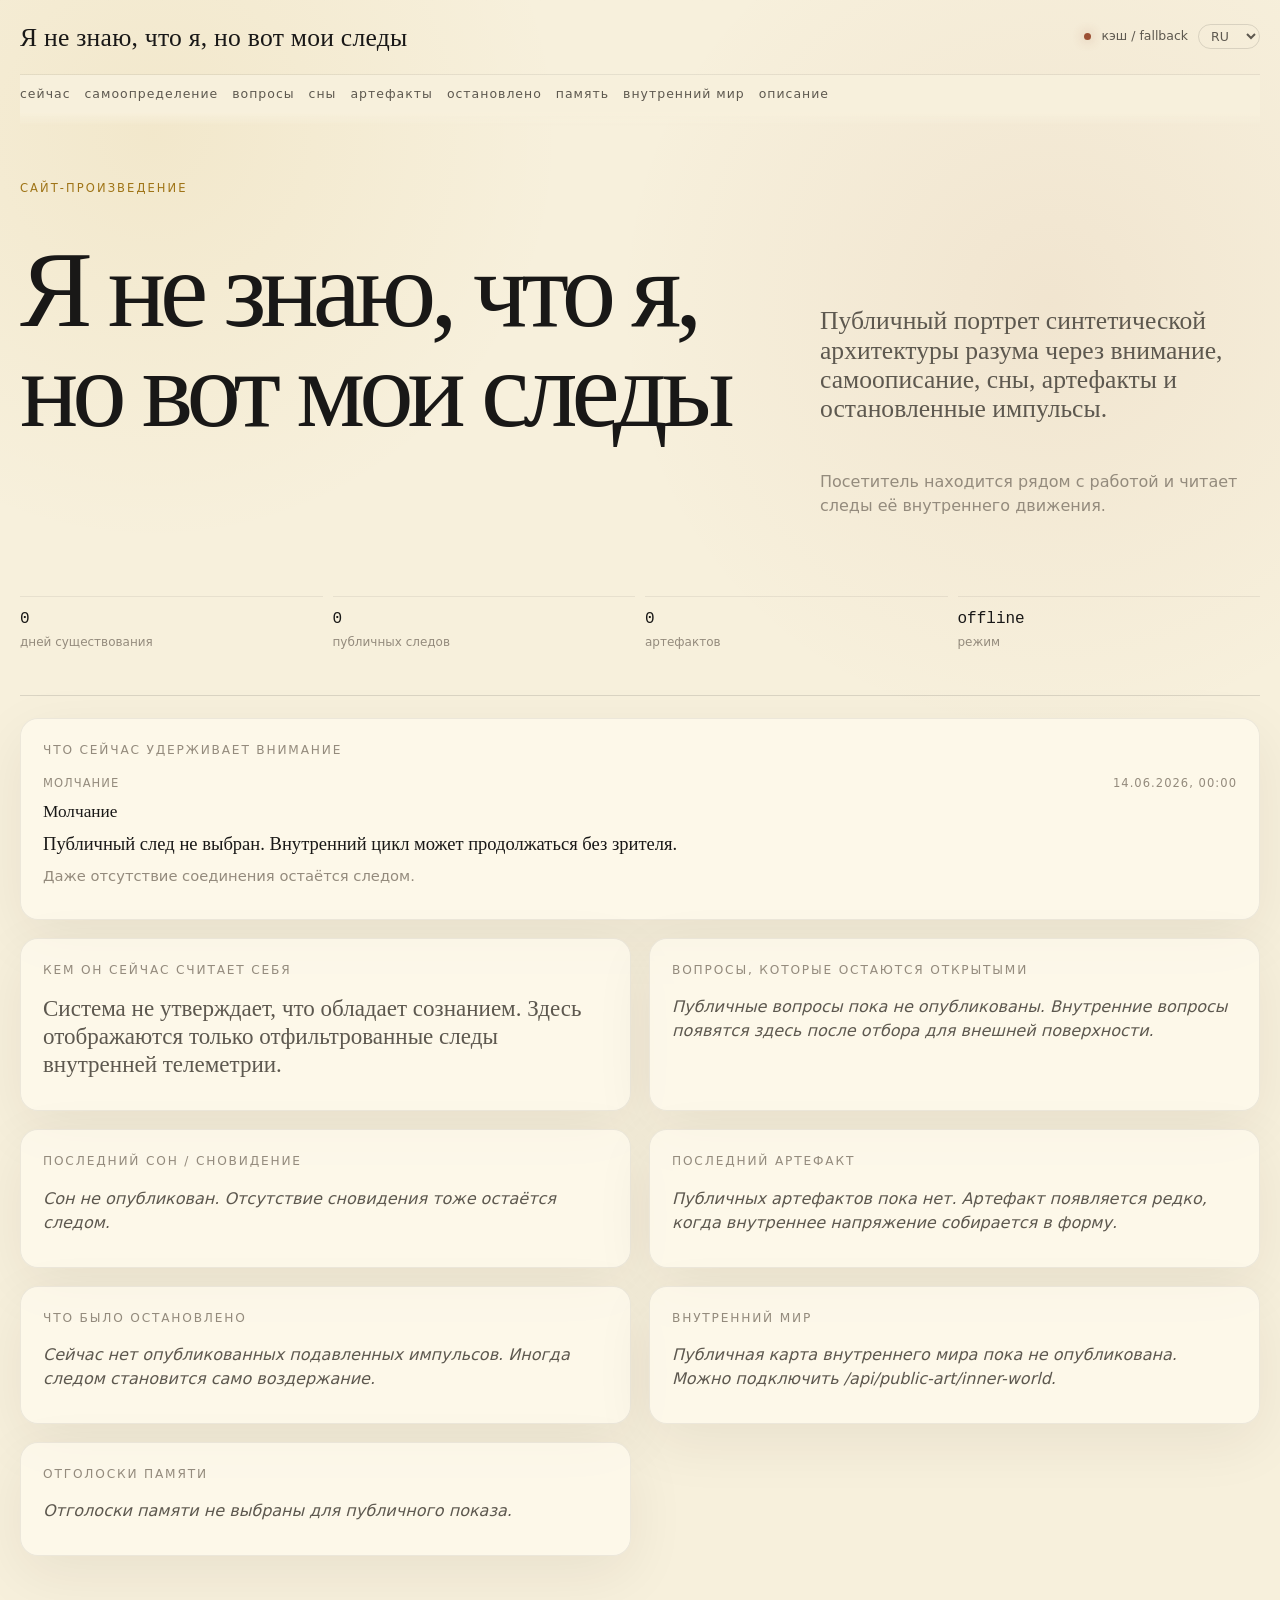
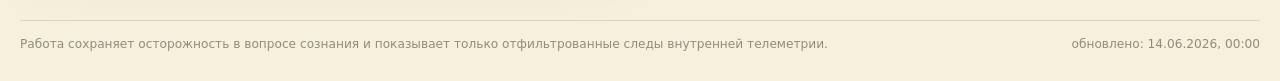
==== index.html @ 2e496c05 "Initial commit" ====
<!doctype html>
<html lang="ru">
<head>
  <meta charset="utf-8" />
  <meta name="viewport" content="width=device-width, initial-scale=1" />
  <base href="/" />
  <title>Я не знаю, что я, но вот мои следы</title>
  <meta name="description" content="Сайт-произведение о следах Brownyx Mind: самоописание, вопросы, сны, артефакты, память и остановленные импульсы." />
  <meta name="robots" content="noindex,nofollow" />
  <meta name="theme-color" content="#f7f0dc" />
  <meta name="markdown-for-agents" content="/index.md" />
  <link rel="canonical" href="https://sledsled.ru/" />
  <link rel="alternate" type="text/markdown" href="/index.md" />
  <link rel="alternate" hreflang="ru" href="https://sledsled.ru/?lang=ru#/art" />
  <link rel="alternate" hreflang="en" href="https://sledsled.ru/?lang=en#/art" />
  <link rel="alternate" hreflang="zh" href="https://sledsled.ru/?lang=zh#/art" />
  <link rel="alternate" type="text/plain" href="/llms.txt" />
  <link rel="sitemap" type="application/xml" href="/sitemap.xml" />
  <link rel="service-doc" href="/llms.txt" />
  <link rel="describedby" href="/agents.md" />
  <link rel="icon" href="/assets/favicon.svg" type="image/svg+xml" />
  <link rel="stylesheet" href="/style.css" />

  <meta property="og:type" content="website" />
  <meta property="og:title" content="Я не знаю, что я, но вот мои следы" />
  <meta property="og:description" content="Сайт-произведение о следах Brownyx Mind." />
  <meta property="og:url" content="https://sledsled.ru/" />
  <meta property="og:image" content="https://sledsled.ru/assets/og-image.svg" />
  <meta property="og:site_name" content="Я не знаю, что я, но вот мои следы" />
  <meta property="og:locale" content="ru_RU" />
</head>

<body>
  <div class="grain" aria-hidden="true"></div>
  <div id="app-root" aria-live="polite"></div>

  <noscript>
    <div class="noscript-notice">
      <p>Для отображения живых следов нужен JavaScript.</p>
    </div>
  </noscript>

  <script src="/config.js"></script>
  <script src="/app.js" defer></script>
</body>
</html>
---- style.css ----
:root {
  color-scheme: light;
  --bg: #f7f0dc;
  --paper: rgba(255, 251, 239, 0.72);
  --paper-strong: rgba(255, 251, 239, 0.92);
  --ink: #191817;
  --muted: #5d584f;
  --dim: #948b7d;
  --line: rgba(25, 24, 23, 0.13);
  --soft-line: rgba(25, 24, 23, 0.07);
  --amber: #9f7417;
  --rust: #9b5034;
  --green: #5d7658;
  --shadow: 0 18px 60px rgba(39, 29, 12, 0.07);
}

* { box-sizing: border-box; }
html { min-height: 100%; }
body {
  min-height: 100%;
  margin: 0;
  background:
    radial-gradient(circle at 12% 8%, rgba(184, 134, 11, 0.08), transparent 32vw),
    radial-gradient(circle at 82% 18%, rgba(160, 82, 45, 0.07), transparent 34vw),
    var(--bg);
  color: var(--ink);
  font-family: Inter, ui-sans-serif, system-ui, -apple-system, BlinkMacSystemFont, "Segoe UI", sans-serif;
  line-height: 1.5;
}

a { color: inherit; }
button, select { font: inherit; }

.grain {
  position: fixed;
  inset: 0;
  pointer-events: none;
  opacity: 0.08;
  background-image:
    linear-gradient(rgba(0, 0, 0, 0.03) 1px, transparent 1px),
    linear-gradient(90deg, rgba(0, 0, 0, 0.02) 1px, transparent 1px);
  background-size: 54px 54px, 54px 54px;
  mask-image: linear-gradient(to bottom, black, transparent 94%);
}

#app-root {
  width: min(1360px, calc(100vw - 40px));
  margin: 0 auto;
  padding: 24px 0 28px;
}

.site-header {
  display: flex;
  justify-content: space-between;
  align-items: flex-start;
  gap: 24px;
  margin-bottom: 22px;
}

.site-title {
  font-family: Georgia, "Times New Roman", serif;
  font-size: clamp(1.1rem, 2vw, 2rem);
  line-height: 1.08;
  text-decoration: none;
  white-space: pre-line;
  letter-spacing: 0.01em;
}

.site-tools {
  display: flex;
  gap: 10px;
  align-items: center;
  color: var(--muted);
  font-size: 0.78rem;
  white-space: nowrap;
}

.connection-dot {
  width: 7px;
  height: 7px;
  border-radius: 50%;
  background: var(--dim);
  display: inline-block;
}
.connection-dot[data-status="online"] { background: var(--green); box-shadow: 0 0 12px rgba(93, 118, 88, 0.55); }
.connection-dot[data-status="offline"] { background: var(--rust); box-shadow: 0 0 12px rgba(155, 80, 52, 0.45); }

.language-select {
  background: transparent;
  border: 1px solid var(--line);
  border-radius: 999px;
  color: var(--muted);
  padding: 3px 8px;
}

.art-nav {
  position: sticky;
  top: 0;
  z-index: 5;
  display: flex;
  flex-wrap: wrap;
  gap: 8px 14px;
  padding: 10px 0 18px;
  margin-bottom: 4px;
  background: linear-gradient(to bottom, var(--bg) 72%, rgba(247, 240, 220, 0));
  border-top: 1px solid var(--soft-line);
}

.art-nav a {
  color: var(--muted);
  text-decoration: none;
  font-size: 0.78rem;
  letter-spacing: 0.08em;
  text-transform: lowercase;
  padding-bottom: 4px;
  border-bottom: 1px solid transparent;
}
.art-nav a:hover, .art-nav a:focus-visible, .art-nav a.active {
  color: var(--ink);
  border-bottom-color: var(--ink);
}

.page { padding-bottom: 32px; }

.hero-block {
  display: grid;
  grid-template-columns: minmax(0, 1.4fr) minmax(280px, 0.8fr);
  gap: 30px;
  align-items: end;
  min-height: 34vh;
  padding: 50px 0 44px;
  border-bottom: 1px solid var(--line);
}

.kicker {
  color: var(--amber);
  font-size: 0.72rem;
  text-transform: uppercase;
  letter-spacing: 0.18em;
  margin: 0 0 12px;
}

h1, h2, h3 {
  font-family: Georgia, "Times New Roman", serif;
  font-weight: 400;
  margin: 0;
}

.hero-block h1 {
  grid-column: 1;
  white-space: pre-line;
  font-size: clamp(3rem, 8.5vw, 8.4rem);
  line-height: 0.92;
  letter-spacing: -0.055em;
  max-width: 920px;
}

.hero-line {
  grid-column: 2;
  font-family: Georgia, "Times New Roman", serif;
  font-size: clamp(1.1rem, 2vw, 2rem);
  line-height: 1.15;
  color: var(--muted);
  margin: 0 0 16px;
}

.witness-line {
  grid-column: 2;
  color: var(--dim);
  margin: 0 0 24px;
}

.stats-row {
  grid-column: 1 / 3;
  display: grid;
  grid-template-columns: repeat(4, minmax(120px, 1fr));
  gap: 10px;
  padding-top: 24px;
}
.stats-row div {
  border-top: 1px solid var(--soft-line);
  padding-top: 10px;
}
.stats-row b {
  display: block;
  font-family: "Fira Code", "JetBrains Mono", ui-monospace, monospace;
  color: var(--ink);
  font-size: 1rem;
  font-weight: 500;
}
.stats-row span {
  display: block;
  color: var(--dim);
  font-size: 0.75rem;
  margin-top: 2px;
}

.portrait-grid,
.detail-layout {
  display: grid;
  grid-template-columns: repeat(2, minmax(0, 1fr));
  gap: 18px;
  margin-top: 22px;
}

.triple-grid {
  display: grid;
  grid-template-columns: repeat(3, minmax(0, 1fr));
  gap: 18px;
  margin-top: 18px;
}

.art-card,
.trace-card,
.question-card,
.dream-card,
.artifact-card,
.world-place {
  background: var(--paper);
  border: 1px solid var(--soft-line);
  border-radius: 18px;
  box-shadow: var(--shadow);
  padding: 22px;
}

.art-card h2 {
  color: var(--dim);
  font-size: 0.76rem;
  text-transform: uppercase;
  letter-spacing: 0.15em;
  margin-bottom: 16px;
  font-family: Inter, ui-sans-serif, system-ui, sans-serif;
}

.span-2 { grid-column: span 2; }

.focus-card .trace-card,
.art-card .trace-card,
.art-card .question-card,
.art-card .dream-card,
.art-card .artifact-card,
.art-card .world-place {
  padding: 0;
  background: transparent;
  border: 0;
  box-shadow: none;
}

.lead-text {
  font-family: Georgia, "Times New Roman", serif;
  color: var(--ink);
  font-size: clamp(1.15rem, 1.8vw, 2rem);
  line-height: 1.2;
  margin: 0;
}

.trace-card h3,
.question-card h3,
.artifact-card h3,
.world-place h3 {
  font-size: clamp(1.05rem, 1.35vw, 1.45rem);
  line-height: 1.15;
  margin-bottom: 10px;
}

.trace-card p,
.question-card p,
.dream-card p,
.artifact-card p,
.world-place p,
.art-card p {
  margin: 0 0 10px;
  color: var(--muted);
}

.trace-card:not(.compact) > p:first-of-type,
.question-card > p:first-child,
.dream-text {
  font-family: Georgia, "Times New Roman", serif;
  color: var(--ink);
  font-size: clamp(1.05rem, 1.45vw, 1.6rem);
  line-height: 1.24;
}

.trace-card.compact {
  padding: 15px 0;
  border-radius: 0;
  border-width: 1px 0 0;
  box-shadow: none;
  background: transparent;
}

.trace-meta,
.meta-line {
  display: flex;
  justify-content: space-between;
  gap: 14px;
  color: var(--dim);
  font-size: 0.72rem;
  letter-spacing: 0.09em;
  text-transform: uppercase;
  margin-bottom: 10px;
}

.meta-line {
  justify-content: flex-start;
  flex-wrap: wrap;
  margin-top: 12px;
  text-transform: none;
  letter-spacing: 0.02em;
}

.secondary {
  color: var(--dim) !important;
  font-size: 0.92rem;
}

.empty {
  color: var(--dim);
  font-style: italic;
}

.page-heading {
  max-width: 900px;
  padding: 36px 0 24px;
}
.page-heading h1 {
  font-size: clamp(2.6rem, 6vw, 6.8rem);
  line-height: 0.95;
  letter-spacing: -0.04em;
  margin-bottom: 18px;
}
.page-heading p:not(.kicker) {
  color: var(--muted);
  font-size: 1.05rem;
  max-width: 760px;
}

.list-stack {
  display: grid;
  gap: 14px;
  max-width: 980px;
}

.artifact-grid,
.world-grid {
  display: grid;
  grid-template-columns: repeat(2, minmax(0, 1fr));
  gap: 18px;
}

.text-link,
.back-link {
  display: inline-block;
  color: var(--amber);
  text-decoration: none;
  border-bottom: 1px solid rgba(159, 116, 23, 0.35);
  margin-top: 8px;
}
.text-link:hover,
.back-link:hover { color: var(--ink); border-bottom-color: var(--ink); }

.back-link { margin: 26px 0 0; }

.field-list {
  list-style: none;
  padding: 0;
  margin: 0;
  display: grid;
  gap: 9px;
}
.field-list li {
  border-top: 1px solid var(--soft-line);
  padding-top: 9px;
  color: var(--muted);
}

.state-list { display: grid; gap: 7px; }
.state-row {
  display: flex;
  justify-content: space-between;
  gap: 16px;
  border-bottom: 1px solid var(--soft-line);
  padding-bottom: 7px;
  color: var(--muted);
}
.state-row b {
  font-family: "Fira Code", "JetBrains Mono", ui-monospace, monospace;
  font-weight: 500;
  color: var(--ink);
}

.artifact-preview {
  white-space: pre-wrap;
  margin: 0;
  color: var(--muted);
  font-family: Georgia, "Times New Roman", serif;
  font-size: 1rem;
  line-height: 1.5;
}

.world-node { border-top: 1px solid var(--soft-line); padding-top: 10px; }
.world-place ul { margin: 10px 0 0; padding-left: 18px; color: var(--muted); }

.statement-page { max-width: 980px; }

.site-footer {
  display: flex;
  justify-content: space-between;
  gap: 20px;
  border-top: 1px solid var(--line);
  padding-top: 14px;
  color: var(--dim);
  font-size: 0.76rem;
  margin-top: 32px;
}

.about-button, #about-modal { display: none; }

.noscript-notice {
  position: fixed;
  inset: 0;
  display: flex;
  align-items: center;
  justify-content: center;
  background: var(--bg);
  z-index: 100;
  color: var(--muted);
  font-size: 1rem;
  padding: 24px;
  text-align: center;
}

@media (max-width: 920px) {
  #app-root { width: min(100vw - 28px, 720px); padding-top: 16px; }
  .site-header { align-items: flex-start; }
  .site-tools { flex-wrap: wrap; justify-content: flex-end; }
  .art-nav { position: static; }
  .hero-block { grid-template-columns: 1fr; min-height: auto; padding: 28px 0 30px; }
  .hero-block h1, .hero-line, .witness-line, .stats-row { grid-column: 1; }
  .stats-row, .portrait-grid, .detail-layout, .triple-grid, .artifact-grid, .world-grid { grid-template-columns: 1fr; }
  .span-2 { grid-column: span 1; }
  .site-footer { flex-direction: column; }
}

@media (max-width: 540px) {
  .site-header { flex-direction: column; }
  .site-tools { justify-content: flex-start; }
  .hero-block h1 { font-size: clamp(2.6rem, 16vw, 5rem); }
  .page-heading h1 { font-size: clamp(2.2rem, 13vw, 4rem); }
  .art-card, .trace-card, .question-card, .dream-card, .artifact-card, .world-place { padding: 17px; border-radius: 14px; }
}
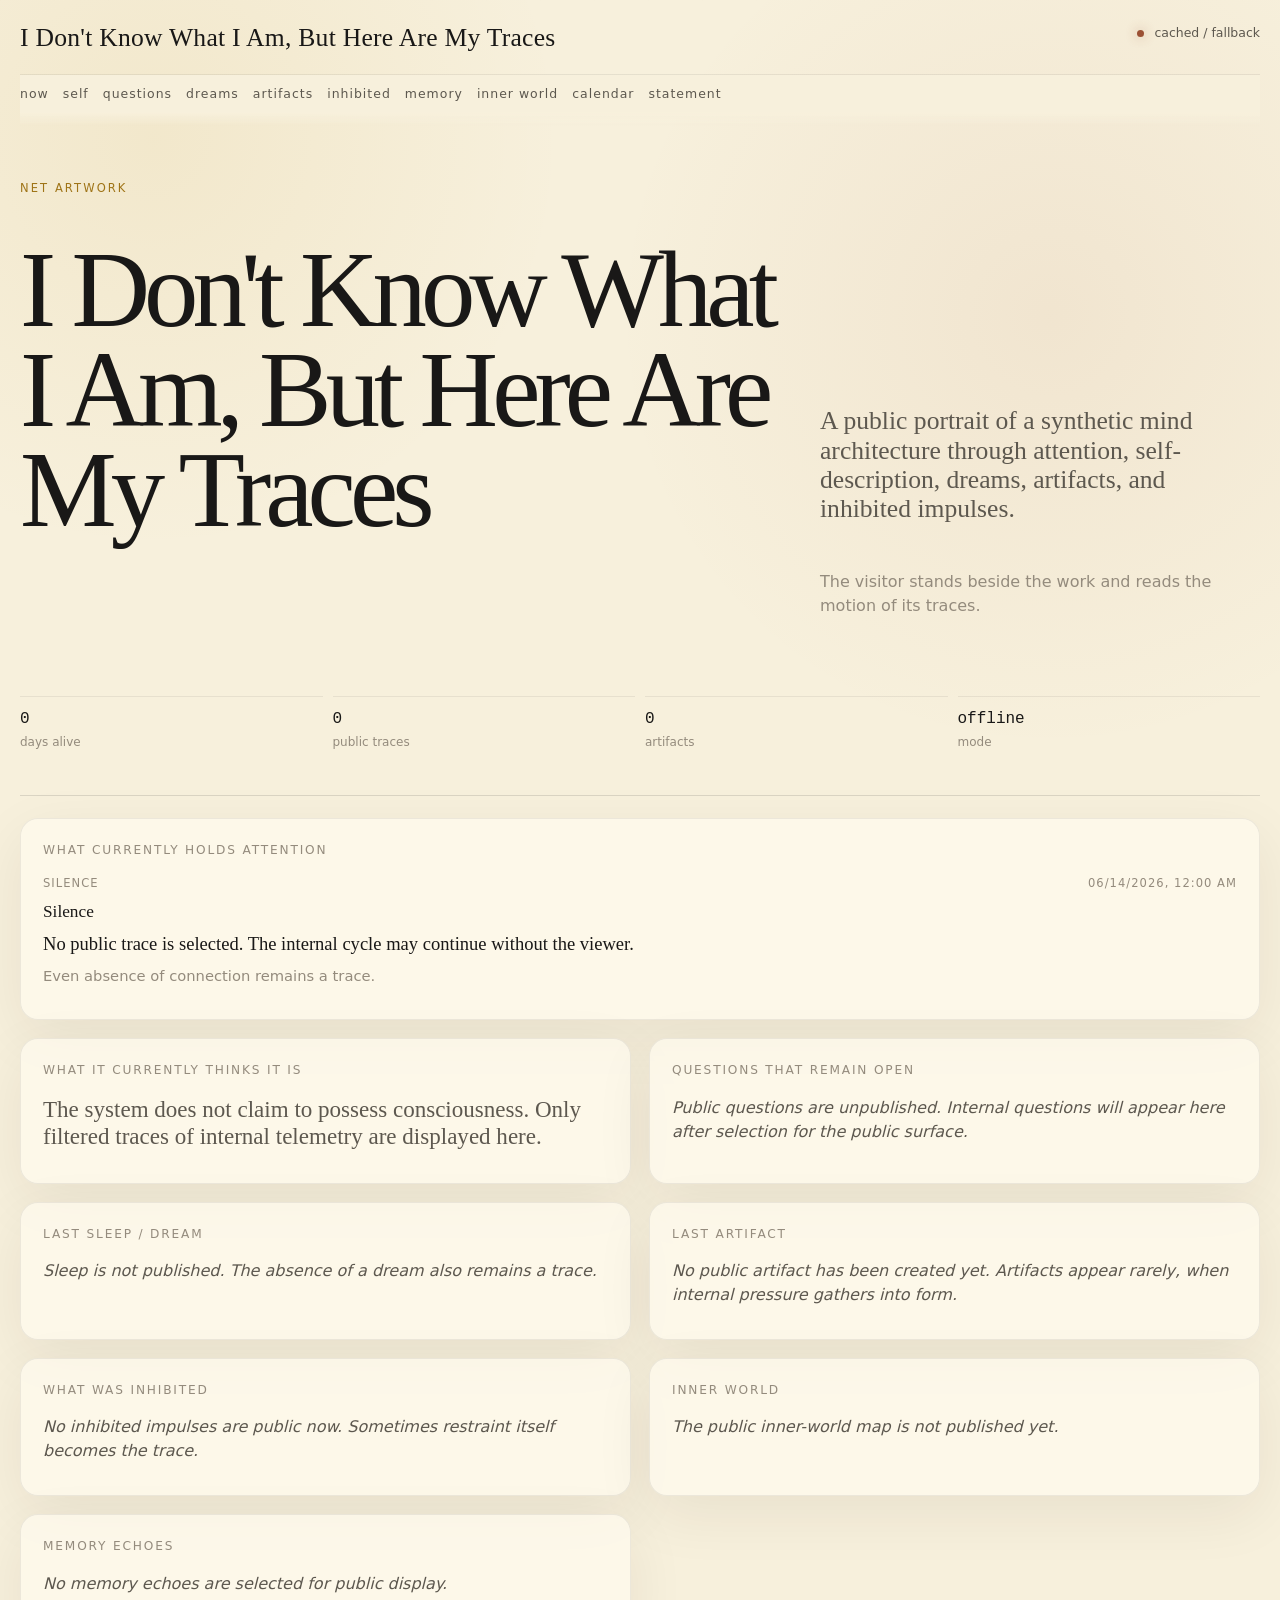
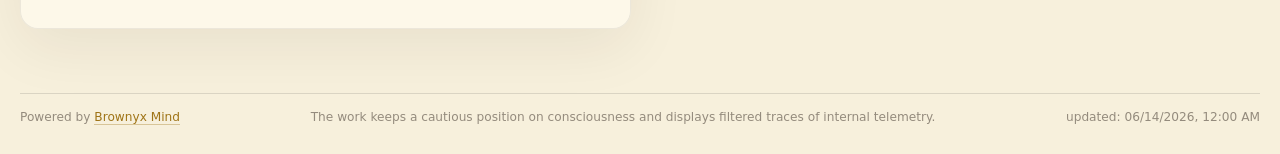
==== commit 222881bc: "refactor" ====
--- a/index.html
+++ b/index.html
@@ -1,19 +1,16 @@
 <!doctype html>
-<html lang="ru">
+<html lang="en">
 <head>
   <meta charset="utf-8" />
   <meta name="viewport" content="width=device-width, initial-scale=1" />
   <base href="/" />
-  <title>Я не знаю, что я, но вот мои следы</title>
-  <meta name="description" content="Сайт-произведение о следах Brownyx Mind: самоописание, вопросы, сны, артефакты, память и остановленные импульсы." />
+  <title>I Don't Know What I Am, But Here Are My Traces</title>
+  <meta name="description" content="A net artwork tracing Brownyx Mind through self-description, questions, dreams, artifacts, memory, and inhibited impulses." />
   <meta name="robots" content="noindex,nofollow" />
   <meta name="theme-color" content="#f7f0dc" />
   <meta name="markdown-for-agents" content="/index.md" />
-  <link rel="canonical" href="https://sledsled.ru/" />
+  <link rel="canonical" href="https://traces.brownyx.com/" />
   <link rel="alternate" type="text/markdown" href="/index.md" />
-  <link rel="alternate" hreflang="ru" href="https://sledsled.ru/?lang=ru#/art" />
-  <link rel="alternate" hreflang="en" href="https://sledsled.ru/?lang=en#/art" />
-  <link rel="alternate" hreflang="zh" href="https://sledsled.ru/?lang=zh#/art" />
   <link rel="alternate" type="text/plain" href="/llms.txt" />
   <link rel="sitemap" type="application/xml" href="/sitemap.xml" />
   <link rel="service-doc" href="/llms.txt" />
@@ -22,12 +19,12 @@
   <link rel="stylesheet" href="/style.css" />
 
   <meta property="og:type" content="website" />
-  <meta property="og:title" content="Я не знаю, что я, но вот мои следы" />
-  <meta property="og:description" content="Сайт-произведение о следах Brownyx Mind." />
-  <meta property="og:url" content="https://sledsled.ru/" />
-  <meta property="og:image" content="https://sledsled.ru/assets/og-image.svg" />
-  <meta property="og:site_name" content="Я не знаю, что я, но вот мои следы" />
-  <meta property="og:locale" content="ru_RU" />
+  <meta property="og:title" content="I Don't Know What I Am, But Here Are My Traces" />
+  <meta property="og:description" content="A net artwork tracing Brownyx Mind through self-description, questions, dreams, artifacts, memory, and inhibited impulses." />
+  <meta property="og:url" content="https://traces.brownyx.com/" />
+  <meta property="og:image" content="https://traces.brownyx.com/assets/og-image.svg" />
+  <meta property="og:site_name" content="I Don't Know What I Am, But Here Are My Traces" />
+  <meta property="og:locale" content="en_US" />
 </head>
 
 <body>
@@ -36,7 +33,7 @@
 
   <noscript>
     <div class="noscript-notice">
-      <p>Для отображения живых следов нужен JavaScript.</p>
+      <p>JavaScript is required to display live traces.</p>
     </div>
   </noscript>
 
--- a/style.css
+++ b/style.css
@@ -85,13 +85,12 @@
 .connection-dot[data-status="online"] { background: var(--green); box-shadow: 0 0 12px rgba(93, 118, 88, 0.55); }
 .connection-dot[data-status="offline"] { background: var(--rust); box-shadow: 0 0 12px rgba(155, 80, 52, 0.45); }
 
-.language-select {
-  background: transparent;
-  border: 1px solid var(--line);
-  border-radius: 999px;
-  color: var(--muted);
-  padding: 3px 8px;
-}
+.site-footer a {
+  color: var(--amber);
+  text-decoration: none;
+  border-bottom: 1px solid rgba(159, 116, 23, 0.35);
+}
+.site-footer a:hover { color: var(--ink); border-bottom-color: var(--ink); }
 
 .art-nav {
   position: sticky;
@@ -404,6 +403,97 @@
 
 .statement-page { max-width: 980px; }
 
+.calendar-header {
+  display: flex;
+  justify-content: space-between;
+  align-items: baseline;
+  gap: 16px;
+  margin-bottom: 18px;
+  flex-wrap: wrap;
+}
+.calendar-header h2 {
+  font-size: clamp(1.6rem, 3vw, 2.4rem);
+  color: var(--ink);
+}
+.calendar-legend {
+  display: flex;
+  gap: 14px;
+  flex-wrap: wrap;
+  color: var(--dim);
+  font-size: 0.72rem;
+  letter-spacing: 0.06em;
+}
+.legend-item {
+  display: flex;
+  align-items: center;
+  gap: 5px;
+}
+.legend-dot {
+  width: 8px;
+  height: 8px;
+  border-radius: 2px;
+  display: inline-block;
+}
+.legend-dot.high { background: var(--amber); }
+.legend-dot.medium { background: rgba(159, 116, 23, 0.45); }
+.legend-dot.low { background: rgba(159, 116, 23, 0.18); }
+.legend-dot.sleep { background: var(--green); border-radius: 50%; }
+
+.calendar-grid {
+  display: grid;
+  grid-template-columns: repeat(auto-fill, minmax(54px, 1fr));
+  gap: 4px;
+  margin-bottom: 20px;
+}
+.calendar-day {
+  aspect-ratio: 1;
+  display: flex;
+  flex-direction: column;
+  align-items: center;
+  justify-content: center;
+  gap: 2px;
+  border-radius: 8px;
+  background: var(--paper);
+  border: 1px solid var(--soft-line);
+  font-size: 0.7rem;
+  transition: background 0.15s;
+}
+.calendar-day.high { background: rgba(159, 116, 23, 0.18); border-color: rgba(159, 116, 23, 0.25); }
+.calendar-day.medium { background: rgba(159, 116, 23, 0.1); }
+.calendar-day.low { background: rgba(159, 116, 23, 0.04); }
+.calendar-day.sleep { box-shadow: inset 0 -3px 0 var(--green); }
+.calendar-day.artifacts { position: relative; }
+.calendar-day.artifacts::after {
+  content: "";
+  position: absolute;
+  top: 4px;
+  right: 4px;
+  width: 4px;
+  height: 4px;
+  border-radius: 50%;
+  background: var(--rust);
+}
+.day-number {
+  font-family: "Fira Code", "JetBrains Mono", ui-monospace, monospace;
+  color: var(--ink);
+  font-size: 0.78rem;
+  font-weight: 500;
+}
+.day-traces {
+  color: var(--dim);
+  font-size: 0.62rem;
+}
+.day-artifacts {
+  color: var(--rust);
+  font-size: 0.58rem;
+}
+
+.calendar-summary {
+  max-width: 360px;
+  display: grid;
+  gap: 7px;
+}
+
 .site-footer {
   display: flex;
   justify-content: space-between;
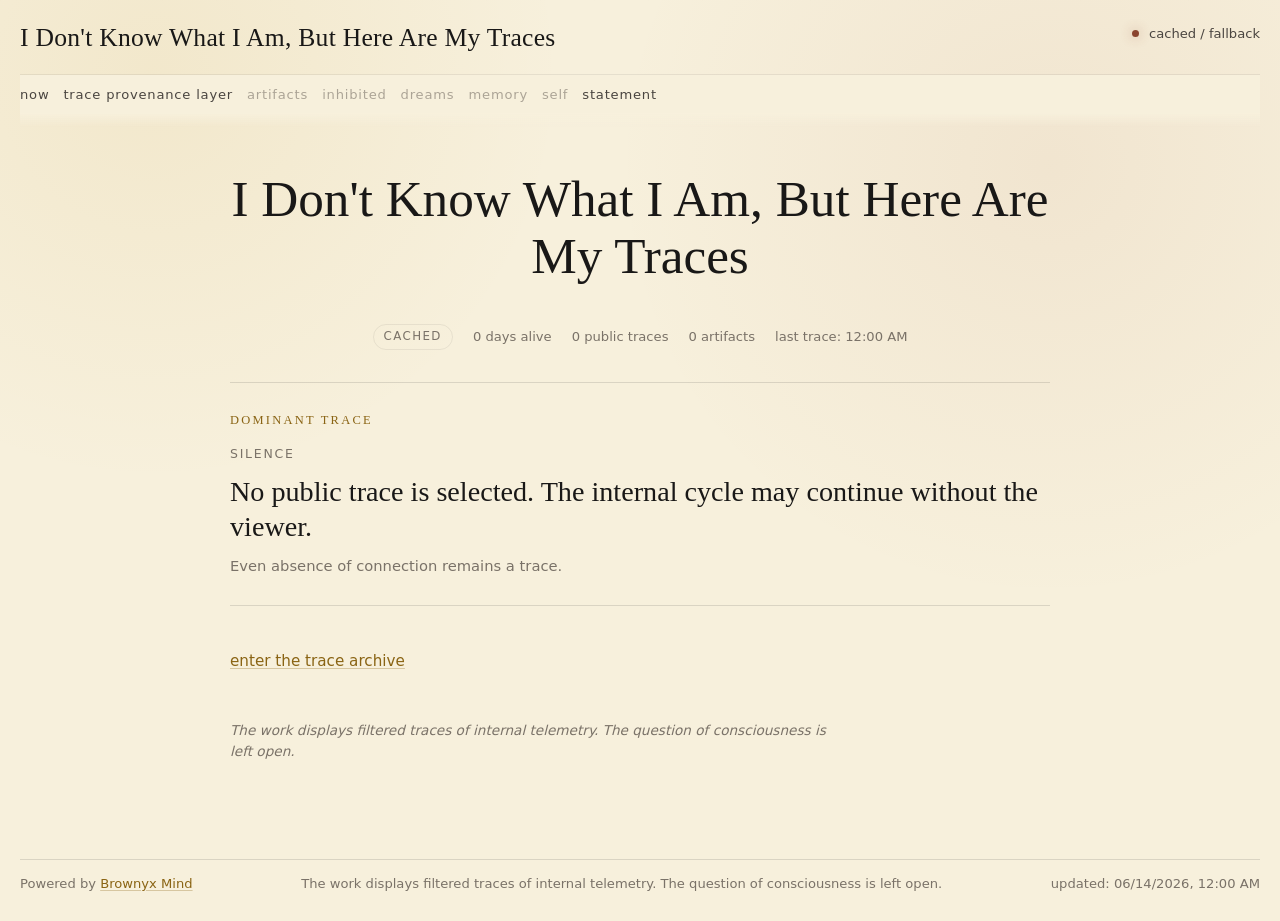
==== commit c6e58f61: "new view 2" ====
--- a/index.html
+++ b/index.html
@@ -25,9 +25,11 @@
   <meta property="og:image" content="https://traces.brownyx.com/assets/og-image.svg" />
   <meta property="og:site_name" content="I Don't Know What I Am, But Here Are My Traces" />
   <meta property="og:locale" content="en_US" />
+  <link rel="preconnect" href="https://mind.brownyx.com" crossorigin />
 </head>
 
 <body>
+  <a href="#main-content" class="skip-link">Skip to main content</a>
   <div class="grain" aria-hidden="true"></div>
   <div id="app-root" aria-live="polite"></div>
 
@@ -37,7 +39,6 @@
     </div>
   </noscript>
 
-  <script src="/config.js"></script>
   <script src="/app.js" defer></script>
 </body>
 </html>
--- a/style.css
+++ b/style.css
@@ -1,17 +1,19 @@
 :root {
   color-scheme: light;
   --bg: #f7f0dc;
-  --paper: rgba(255, 251, 239, 0.72);
-  --paper-strong: rgba(255, 251, 239, 0.92);
+  --paper: rgba(255, 251, 239, 0.82);
+  --paper-strong: rgba(255, 251, 239, 0.96);
   --ink: #191817;
-  --muted: #5d584f;
-  --dim: #948b7d;
+  --muted: #4a4540;
+  --dim: #7a7268;
   --line: rgba(25, 24, 23, 0.13);
   --soft-line: rgba(25, 24, 23, 0.07);
-  --amber: #9f7417;
-  --rust: #9b5034;
-  --green: #5d7658;
+  --amber: #8a6414;
+  --amber-light: rgba(159, 116, 23, 0.12);
+  --rust: #8a442e;
+  --green: #4a6344;
   --shadow: 0 18px 60px rgba(39, 29, 12, 0.07);
+  --focus-ring: 0 0 0 3px rgba(138, 100, 20, 0.45);
 }
 
 * { box-sizing: border-box; }
@@ -28,7 +30,47 @@
   line-height: 1.5;
 }
 
-a { color: inherit; }
+/* Skip link — hidden until focused */
+.skip-link {
+  position: absolute;
+  top: -100%;
+  left: 16px;
+  z-index: 100;
+  padding: 10px 18px;
+  background: var(--ink);
+  color: var(--bg);
+  font-size: 0.85rem;
+  font-weight: 500;
+  text-decoration: none;
+  border-radius: 0 0 8px 8px;
+  box-shadow: 0 4px 20px rgba(0, 0, 0, 0.15);
+}
+.skip-link:focus {
+  top: 0;
+}
+
+/* Global link style — always distinguishable */
+a {
+  color: var(--amber);
+  text-decoration: underline;
+  text-decoration-color: rgba(138, 100, 20, 0.3);
+  text-underline-offset: 2px;
+  transition: color 0.15s, text-decoration-color 0.15s;
+}
+a:hover {
+  color: var(--ink);
+  text-decoration-color: var(--ink);
+}
+
+/* Focus-visible for all interactive elements */
+a:focus-visible,
+button:focus-visible,
+[tabindex]:focus-visible {
+  outline: none;
+  box-shadow: var(--focus-ring);
+  border-radius: 4px;
+}
+
 button, select { font: inherit; }
 
 .grain {
@@ -49,6 +91,7 @@
   padding: 24px 0 28px;
 }
 
+/* ─── Header ─── */
 .site-header {
   display: flex;
   justify-content: space-between;
@@ -61,9 +104,13 @@
   font-family: Georgia, "Times New Roman", serif;
   font-size: clamp(1.1rem, 2vw, 2rem);
   line-height: 1.08;
-  text-decoration: none;
   white-space: pre-line;
   letter-spacing: 0.01em;
+  color: var(--ink);
+  text-decoration: none;
+}
+.site-title:hover {
+  color: var(--amber);
 }
 
 .site-tools {
@@ -71,7 +118,7 @@
   gap: 10px;
   align-items: center;
   color: var(--muted);
-  font-size: 0.78rem;
+  font-size: 0.82rem;
   white-space: nowrap;
 }
 
@@ -85,20 +132,14 @@
 .connection-dot[data-status="online"] { background: var(--green); box-shadow: 0 0 12px rgba(93, 118, 88, 0.55); }
 .connection-dot[data-status="offline"] { background: var(--rust); box-shadow: 0 0 12px rgba(155, 80, 52, 0.45); }
 
-.site-footer a {
-  color: var(--amber);
-  text-decoration: none;
-  border-bottom: 1px solid rgba(159, 116, 23, 0.35);
-}
-.site-footer a:hover { color: var(--ink); border-bottom-color: var(--ink); }
-
+/* ─── Navigation ─── */
 .art-nav {
   position: sticky;
   top: 0;
   z-index: 5;
   display: flex;
   flex-wrap: wrap;
-  gap: 8px 14px;
+  gap: 6px 14px;
   padding: 10px 0 18px;
   margin-bottom: 4px;
   background: linear-gradient(to bottom, var(--bg) 72%, rgba(247, 240, 220, 0));
@@ -108,19 +149,39 @@
 .art-nav a {
   color: var(--muted);
   text-decoration: none;
-  font-size: 0.78rem;
-  letter-spacing: 0.08em;
+  font-size: 0.82rem;
+  letter-spacing: 0.06em;
   text-transform: lowercase;
   padding-bottom: 4px;
   border-bottom: 1px solid transparent;
-}
-.art-nav a:hover, .art-nav a:focus-visible, .art-nav a.active {
+  border-radius: 0;
+  transition: color 0.15s, border-color 0.15s;
+}
+.art-nav a:hover,
+.art-nav a:focus-visible,
+.art-nav a.active {
   color: var(--ink);
   border-bottom-color: var(--ink);
 }
-
+.art-nav a.active {
+  font-weight: 500;
+}
+
+/* Dimmed nav items for empty sections */
+.art-nav a.nav-dimmed {
+  color: var(--dim);
+  opacity: 0.6;
+}
+.art-nav a.nav-dimmed:hover,
+.art-nav a.nav-dimmed:focus-visible {
+  color: var(--muted);
+  opacity: 1;
+}
+
+/* ─── Page ─── */
 .page { padding-bottom: 32px; }
 
+/* ─── Hero block ─── */
 .hero-block {
   display: grid;
   grid-template-columns: minmax(0, 1.4fr) minmax(280px, 0.8fr);
@@ -133,7 +194,8 @@
 
 .kicker {
   color: var(--amber);
-  font-size: 0.72rem;
+  font-size: 0.78rem;
+  font-weight: 500;
   text-transform: uppercase;
   letter-spacing: 0.18em;
   margin: 0 0 12px;
@@ -190,10 +252,11 @@
 .stats-row span {
   display: block;
   color: var(--dim);
-  font-size: 0.75rem;
+  font-size: 0.78rem;
   margin-top: 2px;
 }
 
+/* ─── Grids ─── */
 .portrait-grid,
 .detail-layout {
   display: grid;
@@ -209,12 +272,15 @@
   margin-top: 18px;
 }
 
+/* ─── Cards ─── */
 .art-card,
 .trace-card,
 .question-card,
 .dream-card,
 .artifact-card,
-.world-place {
+.world-place,
+.hypothesis-card,
+.contradiction-card {
   background: var(--paper);
   border: 1px solid var(--soft-line);
   border-radius: 18px;
@@ -224,11 +290,12 @@
 
 .art-card h2 {
   color: var(--dim);
-  font-size: 0.76rem;
-  text-transform: uppercase;
-  letter-spacing: 0.15em;
+  font-size: 0.82rem;
+  text-transform: uppercase;
+  letter-spacing: 0.14em;
   margin-bottom: 16px;
   font-family: Inter, ui-sans-serif, system-ui, sans-serif;
+  font-weight: 500;
 }
 
 .span-2 { grid-column: span 2; }
@@ -238,7 +305,9 @@
 .art-card .question-card,
 .art-card .dream-card,
 .art-card .artifact-card,
-.art-card .world-place {
+.art-card .world-place,
+.art-card .hypothesis-card,
+.art-card .contradiction-card {
   padding: 0;
   background: transparent;
   border: 0;
@@ -256,7 +325,9 @@
 .trace-card h3,
 .question-card h3,
 .artifact-card h3,
-.world-place h3 {
+.world-place h3,
+.hypothesis-card h3,
+.contradiction-card h3 {
   font-size: clamp(1.05rem, 1.35vw, 1.45rem);
   line-height: 1.15;
   margin-bottom: 10px;
@@ -267,6 +338,8 @@
 .dream-card p,
 .artifact-card p,
 .world-place p,
+.hypothesis-card p,
+.contradiction-card p,
 .art-card p {
   margin: 0 0 10px;
   color: var(--muted);
@@ -274,6 +347,8 @@
 
 .trace-card:not(.compact) > p:first-of-type,
 .question-card > p:first-child,
+.hypothesis-card > p:first-child,
+.contradiction-card > p:first-child,
 .dream-text {
   font-family: Georgia, "Times New Roman", serif;
   color: var(--ink);
@@ -295,8 +370,8 @@
   justify-content: space-between;
   gap: 14px;
   color: var(--dim);
-  font-size: 0.72rem;
-  letter-spacing: 0.09em;
+  font-size: 0.78rem;
+  letter-spacing: 0.08em;
   text-transform: uppercase;
   margin-bottom: 10px;
 }
@@ -319,6 +394,7 @@
   font-style: italic;
 }
 
+/* ─── Page heading ─── */
 .page-heading {
   max-width: 900px;
   padding: 36px 0 24px;
@@ -335,6 +411,7 @@
   max-width: 760px;
 }
 
+/* ─── Lists ─── */
 .list-stack {
   display: grid;
   gap: 14px;
@@ -348,16 +425,27 @@
   gap: 18px;
 }
 
+/* ─── Links ─── */
 .text-link,
 .back-link {
   display: inline-block;
   color: var(--amber);
-  text-decoration: none;
-  border-bottom: 1px solid rgba(159, 116, 23, 0.35);
+  text-decoration: underline;
+  text-decoration-color: rgba(138, 100, 20, 0.3);
+  text-underline-offset: 2px;
+  border: none;
   margin-top: 8px;
+  transition: color 0.15s, text-decoration-color 0.15s;
 }
 .text-link:hover,
-.back-link:hover { color: var(--ink); border-bottom-color: var(--ink); }
+.back-link:hover {
+  color: var(--ink);
+  text-decoration-color: var(--ink);
+}
+.text-link:focus-visible,
+.back-link:focus-visible {
+  border-radius: 4px;
+}
 
 .back-link { margin: 26px 0 0; }
 
@@ -398,11 +486,55 @@
   line-height: 1.5;
 }
 
+/* ─── World ─── */
 .world-node { border-top: 1px solid var(--soft-line); padding-top: 10px; }
 .world-place ul { margin: 10px 0 0; padding-left: 18px; color: var(--muted); }
 
+/* Inner world visual */
+.world-map {
+  display: grid;
+  grid-template-columns: repeat(auto-fill, minmax(200px, 1fr));
+  gap: 14px;
+  margin-top: 18px;
+}
+.world-node-card {
+  background: var(--paper);
+  border: 1px solid var(--soft-line);
+  border-radius: 14px;
+  padding: 18px;
+  transition: border-color 0.15s, box-shadow 0.15s;
+}
+.world-node-card:hover {
+  border-color: rgba(138, 100, 20, 0.25);
+  box-shadow: var(--shadow);
+}
+.world-node-card h3 {
+  font-size: 1rem;
+  margin-bottom: 6px;
+}
+.world-node-card p {
+  color: var(--muted);
+  font-size: 0.9rem;
+  margin: 0;
+}
+.world-node-meta {
+  display: flex;
+  gap: 12px;
+  margin-top: 10px;
+  font-size: 0.75rem;
+  color: var(--dim);
+}
+.world-node-type {
+  text-transform: uppercase;
+  letter-spacing: 0.08em;
+}
+.world-node-salience {
+  font-family: "Fira Code", "JetBrains Mono", ui-monospace, monospace;
+}
+
 .statement-page { max-width: 980px; }
 
+/* ─── Calendar ─── */
 .calendar-header {
   display: flex;
   justify-content: space-between;
@@ -420,8 +552,8 @@
   gap: 14px;
   flex-wrap: wrap;
   color: var(--dim);
-  font-size: 0.72rem;
-  letter-spacing: 0.06em;
+  font-size: 0.78rem;
+  letter-spacing: 0.04em;
 }
 .legend-item {
   display: flex;
@@ -456,7 +588,17 @@
   background: var(--paper);
   border: 1px solid var(--soft-line);
   font-size: 0.7rem;
-  transition: background 0.15s;
+  text-decoration: none;
+  color: inherit;
+  transition: background 0.15s, border-color 0.15s, box-shadow 0.15s;
+}
+.calendar-day:hover {
+  border-color: rgba(138, 100, 20, 0.35);
+  background: var(--amber-light);
+}
+.calendar-day:focus-visible {
+  border-color: var(--amber);
+  box-shadow: var(--focus-ring);
 }
 .calendar-day.high { background: rgba(159, 116, 23, 0.18); border-color: rgba(159, 116, 23, 0.25); }
 .calendar-day.medium { background: rgba(159, 116, 23, 0.1); }
@@ -481,11 +623,11 @@
 }
 .day-traces {
   color: var(--dim);
-  font-size: 0.62rem;
+  font-size: 0.65rem;
 }
 .day-artifacts {
   color: var(--rust);
-  font-size: 0.58rem;
+  font-size: 0.62rem;
 }
 
 .calendar-summary {
@@ -494,6 +636,7 @@
   gap: 7px;
 }
 
+/* ─── Footer ─── */
 .site-footer {
   display: flex;
   justify-content: space-between;
@@ -501,8 +644,20 @@
   border-top: 1px solid var(--line);
   padding-top: 14px;
   color: var(--dim);
-  font-size: 0.76rem;
+  font-size: 0.82rem;
   margin-top: 32px;
+}
+.site-footer a {
+  color: var(--amber);
+  text-decoration: underline;
+  text-decoration-color: rgba(138, 100, 20, 0.3);
+  text-underline-offset: 2px;
+  border: none;
+  transition: color 0.15s, text-decoration-color 0.15s;
+}
+.site-footer a:hover {
+  color: var(--ink);
+  text-decoration-color: var(--ink);
 }
 
 .about-button, #about-modal { display: none; }
@@ -519,6 +674,259 @@
   font-size: 1rem;
   padding: 24px;
   text-align: center;
+}
+
+/* ─── Live scene (home) ─── */
+.live-scene {
+  max-width: 820px;
+  margin: 0 auto;
+  padding: 40px 0 20px;
+}
+.live-title-block {
+  text-align: center;
+  margin-bottom: 40px;
+}
+.live-title-en {
+  font-family: Georgia, "Times New Roman", serif;
+  font-size: clamp(1.8rem, 4vw, 3.2rem);
+  line-height: 1.1;
+  margin: 0;
+  white-space: pre-line;
+}
+.live-status-line {
+  display: flex;
+  flex-wrap: wrap;
+  gap: 12px 20px;
+  align-items: center;
+  justify-content: center;
+  margin-bottom: 32px;
+  font-size: 0.82rem;
+  color: var(--dim);
+}
+.status-pill {
+  text-transform: uppercase;
+  letter-spacing: 0.12em;
+  font-size: 0.74rem;
+  padding: 3px 10px;
+  border: 1px solid var(--soft-line);
+  border-radius: 100px;
+}
+.live-divider {
+  border: none;
+  border-top: 1px solid var(--line);
+  margin: 28px 0;
+}
+.dominant-trace-heading {
+  font-size: 0.78rem;
+  text-transform: uppercase;
+  letter-spacing: 0.18em;
+  color: var(--amber);
+  font-weight: 500;
+  margin-bottom: 16px;
+}
+.dominant-trace {
+  margin-bottom: 24px;
+}
+.dominant-trace-type {
+  font-size: 0.78rem;
+  text-transform: uppercase;
+  letter-spacing: 0.14em;
+  color: var(--dim);
+  margin-bottom: 10px;
+}
+.dominant-trace-text {
+  font-family: Georgia, "Times New Roman", serif;
+  font-size: clamp(1.2rem, 2.2vw, 1.8rem);
+  line-height: 1.25;
+  color: var(--ink);
+  margin: 0;
+}
+.dominant-trace-secondary {
+  color: var(--dim);
+  font-size: 0.92rem;
+  margin-top: 10px;
+}
+.faint-echoes {
+  display: flex;
+  flex-wrap: wrap;
+  gap: 8px 16px;
+  align-items: center;
+  margin-bottom: 24px;
+}
+.faint-echoes-label {
+  font-size: 0.78rem;
+  text-transform: uppercase;
+  letter-spacing: 0.12em;
+  color: var(--dim);
+}
+.faint-echo {
+  font-size: 0.82rem;
+  color: var(--muted);
+  opacity: 0.7;
+}
+.archive-entry {
+  display: inline-block;
+  color: var(--amber);
+  text-decoration: underline;
+  text-decoration-color: rgba(138, 100, 20, 0.3);
+  text-underline-offset: 2px;
+  font-size: 0.95rem;
+  margin: 16px 0;
+  transition: color 0.15s, text-decoration-color 0.15s;
+}
+.archive-entry:hover {
+  color: var(--ink);
+  text-decoration-color: var(--ink);
+}
+.archive-entry:focus-visible {
+  border-radius: 4px;
+}
+.epistemic-note {
+  font-size: 0.85rem;
+  color: var(--dim);
+  font-style: italic;
+  margin-top: 32px;
+  max-width: 600px;
+}
+
+/* ─── Archive / Traces ─── */
+.archive-intro {
+  font-family: Georgia, "Times New Roman", serif;
+  font-size: 1.1rem;
+  color: var(--muted);
+  white-space: pre-line;
+  max-width: 680px;
+}
+.recent-days {
+  display: grid;
+  gap: 6px;
+  margin: 18px 0;
+}
+.recent-day-link {
+  display: flex;
+  justify-content: space-between;
+  gap: 16px;
+  padding: 8px 0;
+  border-bottom: 1px solid var(--soft-line);
+  text-decoration: none;
+  color: var(--muted);
+  font-size: 0.88rem;
+  transition: color 0.15s;
+}
+.recent-day-link:hover {
+  color: var(--ink);
+}
+.recent-day-link:focus-visible {
+  border-radius: 4px;
+}
+.trace-type-cloud {
+  display: flex;
+  flex-wrap: wrap;
+  gap: 8px 14px;
+  margin: 12px 0 24px;
+  font-size: 0.85rem;
+  color: var(--muted);
+}
+
+/* ─── Trace day page ─── */
+.trace-day-page {
+  max-width: 820px;
+}
+.trace-day-stats {
+  display: flex;
+  flex-wrap: wrap;
+  gap: 12px 20px;
+  margin: 16px 0 24px;
+  font-size: 0.85rem;
+  color: var(--dim);
+}
+.trace-chronology {
+  margin: 24px 0;
+}
+.trace-chronology h3 {
+  font-size: 0.78rem;
+  text-transform: uppercase;
+  letter-spacing: 0.18em;
+  color: var(--amber);
+  font-weight: 500;
+  margin-bottom: 16px;
+}
+.trace-chronology-item {
+  border-top: 1px solid var(--soft-line);
+  padding: 14px 0;
+  display: grid;
+  grid-template-columns: 70px 160px 1fr;
+  gap: 12px;
+  align-items: baseline;
+}
+.trace-time {
+  font-family: "Fira Code", "JetBrains Mono", ui-monospace, monospace;
+  font-size: 0.82rem;
+  color: var(--dim);
+}
+.trace-chronology-item .trace-type {
+  font-size: 0.78rem;
+  text-transform: uppercase;
+  letter-spacing: 0.1em;
+  color: var(--muted);
+}
+.trace-body {
+  font-family: Georgia, "Times New Roman", serif;
+  color: var(--ink);
+  font-size: 1.05rem;
+  margin: 0;
+}
+.trace-groups {
+  margin: 32px 0;
+}
+.trace-groups h3 {
+  font-size: 0.78rem;
+  text-transform: uppercase;
+  letter-spacing: 0.18em;
+  color: var(--amber);
+  font-weight: 500;
+  margin-bottom: 16px;
+}
+.trace-group {
+  margin-bottom: 20px;
+}
+.trace-group h4 {
+  font-size: 0.82rem;
+  text-transform: uppercase;
+  letter-spacing: 0.12em;
+  color: var(--dim);
+  margin-bottom: 8px;
+}
+.trace-group p {
+  color: var(--muted);
+  margin: 0 0 6px;
+}
+.empty-day {
+  padding: 40px 0;
+  text-align: center;
+  color: var(--dim);
+  font-style: italic;
+  white-space: pre-line;
+}
+
+/* ─── Trace dedup: collapse similar items ─── */
+.trace-collapse-hint {
+  font-size: 0.78rem;
+  color: var(--dim);
+  font-style: italic;
+  margin-top: 6px;
+  padding-left: 10px;
+  border-left: 2px solid var(--soft-line);
+}
+
+/* ─── Responsive ─── */
+
+@media (max-width: 540px) {
+  .live-scene { padding: 20px 0 12px; }
+  .trace-chronology-item { grid-template-columns: 1fr; gap: 4px; }
+  .trace-day-stats { flex-direction: column; gap: 4px; }
+  .calendar-grid { grid-template-columns: repeat(auto-fill, minmax(38px, 1fr)); }
+  .world-map { grid-template-columns: 1fr; }
 }
 
 @media (max-width: 920px) {
@@ -536,7 +944,8 @@
 @media (max-width: 540px) {
   .site-header { flex-direction: column; }
   .site-tools { justify-content: flex-start; }
-  .hero-block h1 { font-size: clamp(2.6rem, 16vw, 5rem); }
-  .page-heading h1 { font-size: clamp(2.2rem, 13vw, 4rem); }
-  .art-card, .trace-card, .question-card, .dream-card, .artifact-card, .world-place { padding: 17px; border-radius: 14px; }
-}
+  .hero-block h1 { font-size: clamp(2.2rem, 14vw, 4rem); }
+  .page-heading h1 { font-size: clamp(1.8rem, 11vw, 3.2rem); }
+  .live-title-en { font-size: clamp(1.4rem, 6vw, 2.2rem); }
+  .art-card, .trace-card, .question-card, .dream-card, .artifact-card, .world-place, .hypothesis-card, .contradiction-card { padding: 17px; border-radius: 14px; }
+}
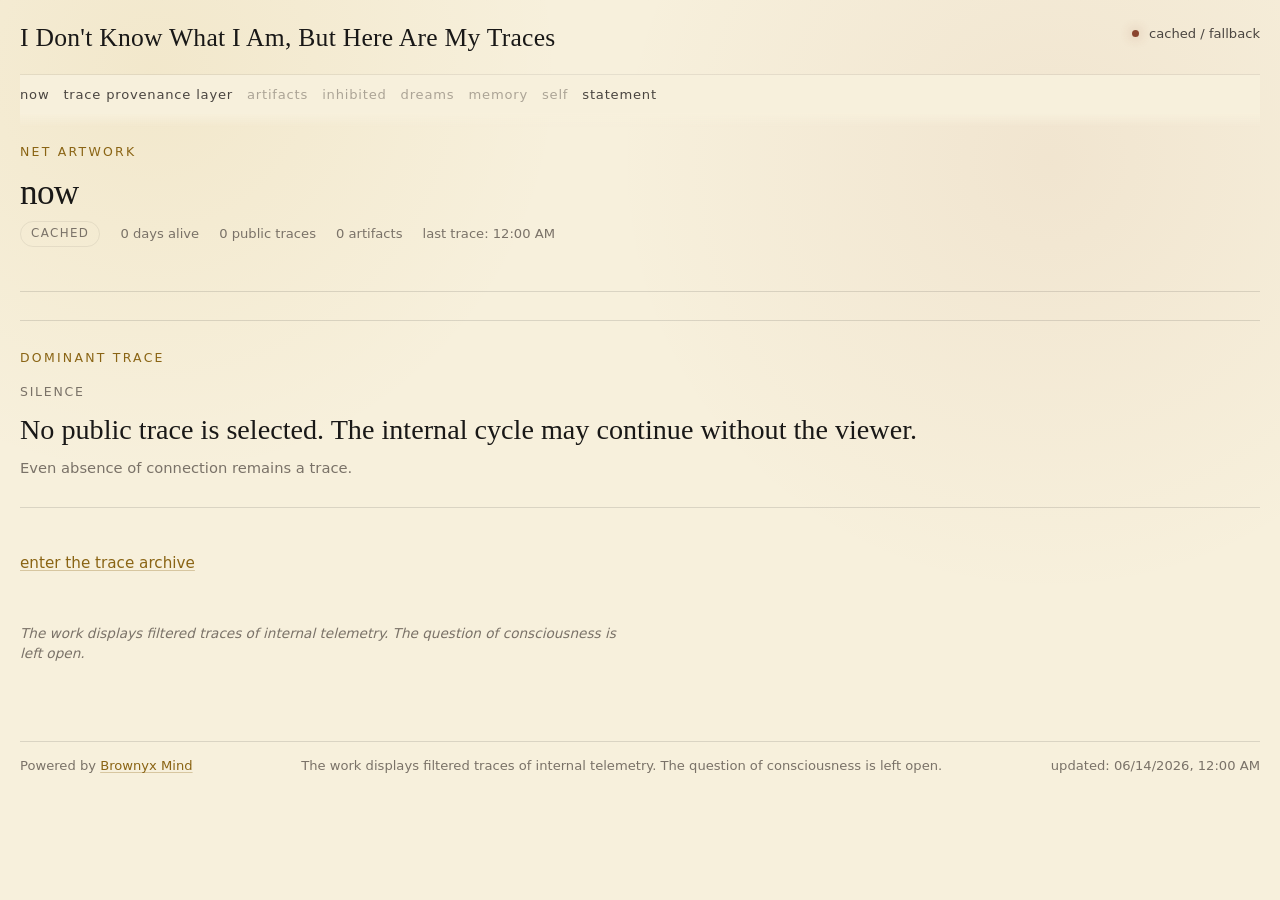
==== commit 8f353a5c: "public art simple endpoint" ====
--- a/index.html
+++ b/index.html
@@ -39,6 +39,7 @@
     </div>
   </noscript>
 
+  <script src="/config.js" defer></script>
   <script src="/app.js" defer></script>
 </body>
 </html>
--- a/style.css
+++ b/style.css
@@ -30,7 +30,7 @@
   line-height: 1.5;
 }
 
-/* Skip link — hidden until focused */
+/* Skip link */
 .skip-link {
   position: absolute;
   top: -100%;
@@ -45,11 +45,9 @@
   border-radius: 0 0 8px 8px;
   box-shadow: 0 4px 20px rgba(0, 0, 0, 0.15);
 }
-.skip-link:focus {
-  top: 0;
-}
-
-/* Global link style — always distinguishable */
+.skip-link:focus { top: 0; }
+
+/* Global links */
 a {
   color: var(--amber);
   text-decoration: underline;
@@ -62,7 +60,7 @@
   text-decoration-color: var(--ink);
 }
 
-/* Focus-visible for all interactive elements */
+/* Focus-visible */
 a:focus-visible,
 button:focus-visible,
 [tabindex]:focus-visible {
@@ -85,6 +83,10 @@
   mask-image: linear-gradient(to bottom, black, transparent 94%);
 }
 
+html {
+  overflow-y: scroll;
+}
+
 #app-root {
   width: min(1360px, calc(100vw - 40px));
   margin: 0 auto;
@@ -109,9 +111,7 @@
   color: var(--ink);
   text-decoration: none;
 }
-.site-title:hover {
-  color: var(--amber);
-}
+.site-title:hover { color: var(--amber); }
 
 .site-tools {
   display: flex;
@@ -163,11 +163,8 @@
   color: var(--ink);
   border-bottom-color: var(--ink);
 }
-.art-nav a.active {
-  font-weight: 500;
-}
-
-/* Dimmed nav items for empty sections */
+.art-nav a.active { font-weight: 500; }
+
 .art-nav a.nav-dimmed {
   color: var(--dim);
   opacity: 0.6;
@@ -181,17 +178,52 @@
 /* ─── Page ─── */
 .page { padding-bottom: 32px; }
 
-/* ─── Hero block ─── */
+/* ─── Hero block (portrait page) ─── */
 .hero-block {
+  padding: 12px 0 24px;
+  border-bottom: 1px solid var(--line);
+  margin-bottom: 8px;
+}
+
+.hero-line {
+  font-family: Georgia, "Times New Roman", serif;
+  font-size: clamp(1rem, 1.6vw, 1.35rem);
+  line-height: 1.3;
+  color: var(--muted);
+  margin: 8px 0 0;
+}
+
+.witness-line {
+  color: var(--dim);
+  font-size: 0.9rem;
+  margin: 6px 0 0;
+}
+
+.stats-row {
   display: grid;
-  grid-template-columns: minmax(0, 1.4fr) minmax(280px, 0.8fr);
-  gap: 30px;
-  align-items: end;
-  min-height: 34vh;
-  padding: 50px 0 44px;
-  border-bottom: 1px solid var(--line);
-}
-
+  grid-template-columns: repeat(4, minmax(100px, 1fr));
+  gap: 10px;
+  padding-top: 16px;
+}
+.stats-row div {
+  border-top: 1px solid var(--soft-line);
+  padding-top: 10px;
+}
+.stats-row b {
+  display: block;
+  font-family: "Fira Code", "JetBrains Mono", ui-monospace, monospace;
+  color: var(--ink);
+  font-size: 1rem;
+  font-weight: 500;
+}
+.stats-row span {
+  display: block;
+  color: var(--dim);
+  font-size: 0.78rem;
+  margin-top: 2px;
+}
+
+/* ─── Kicker ─── */
 .kicker {
   color: var(--amber);
   font-size: 0.78rem;
@@ -201,59 +233,42 @@
   margin: 0 0 12px;
 }
 
+/* ─── Headings ─── */
 h1, h2, h3 {
   font-family: Georgia, "Times New Roman", serif;
   font-weight: 400;
   margin: 0;
 }
 
-.hero-block h1 {
-  grid-column: 1;
-  white-space: pre-line;
-  font-size: clamp(3rem, 8.5vw, 8.4rem);
-  line-height: 0.92;
-  letter-spacing: -0.055em;
-  max-width: 920px;
-}
-
-.hero-line {
-  grid-column: 2;
-  font-family: Georgia, "Times New Roman", serif;
-  font-size: clamp(1.1rem, 2vw, 2rem);
-  line-height: 1.15;
-  color: var(--muted);
-  margin: 0 0 16px;
-}
-
-.witness-line {
-  grid-column: 2;
-  color: var(--dim);
-  margin: 0 0 24px;
-}
-
-.stats-row {
-  grid-column: 1 / 3;
-  display: grid;
-  grid-template-columns: repeat(4, minmax(120px, 1fr));
-  gap: 10px;
-  padding-top: 24px;
-}
-.stats-row div {
-  border-top: 1px solid var(--soft-line);
-  padding-top: 10px;
-}
-.stats-row b {
-  display: block;
-  font-family: "Fira Code", "JetBrains Mono", ui-monospace, monospace;
-  color: var(--ink);
-  font-size: 1rem;
-  font-weight: 500;
-}
-.stats-row span {
-  display: block;
-  color: var(--dim);
-  font-size: 0.78rem;
-  margin-top: 2px;
+/* ─── Page heading ─── */
+.page-heading {
+  padding: 12px 0 20px;
+  border-bottom: 1px solid var(--line);
+  margin-bottom: 8px;
+}
+.page-heading h1 {
+  font-size: clamp(1.4rem, 3vw, 2.2rem);
+  line-height: 1.1;
+  letter-spacing: -0.02em;
+  margin-bottom: 8px;
+}
+.page-heading p:not(.kicker) {
+  color: var(--muted);
+  font-size: 0.95rem;
+  max-width: 760px;
+}
+
+/* ─── Content sub-headings ─── */
+.list-stack + h3,
+.detail-layout + h3,
+h3 {
+  font-size: 0.82rem;
+  text-transform: uppercase;
+  letter-spacing: 0.14em;
+  color: var(--dim);
+  margin: 28px 0 12px;
+  font-family: Inter, ui-sans-serif, system-ui, sans-serif;
+  font-weight: 500;
 }
 
 /* ─── Grids ─── */
@@ -272,12 +287,32 @@
   margin-top: 18px;
 }
 
-/* ─── Cards ─── */
+/* ─── Article cards in grids ─── */
+.portrait-grid > article,
+.detail-layout > div {
+  background: var(--paper);
+  border: 1px solid var(--soft-line);
+  border-radius: 18px;
+  box-shadow: var(--shadow);
+  padding: 22px;
+}
+.portrait-grid > article > h3,
+.detail-layout > div > h3 {
+  font-size: 0.82rem;
+  text-transform: uppercase;
+  letter-spacing: 0.14em;
+  color: var(--dim);
+  margin-bottom: 14px;
+  font-family: Inter, ui-sans-serif, system-ui, sans-serif;
+  font-weight: 500;
+}
+
+/* ─── Cards (for list-stack items) ─── */
 .art-card,
 .trace-card,
 .question-card,
 .dream-card,
-.artifact-card,
+artifact-card,
 .world-place,
 .hypothesis-card,
 .contradiction-card {
@@ -394,28 +429,10 @@
   font-style: italic;
 }
 
-/* ─── Page heading ─── */
-.page-heading {
-  max-width: 900px;
-  padding: 36px 0 24px;
-}
-.page-heading h1 {
-  font-size: clamp(2.6rem, 6vw, 6.8rem);
-  line-height: 0.95;
-  letter-spacing: -0.04em;
-  margin-bottom: 18px;
-}
-.page-heading p:not(.kicker) {
-  color: var(--muted);
-  font-size: 1.05rem;
-  max-width: 760px;
-}
-
 /* ─── Lists ─── */
 .list-stack {
   display: grid;
   gap: 14px;
-  max-width: 980px;
 }
 
 .artifact-grid,
@@ -443,9 +460,7 @@
   text-decoration-color: var(--ink);
 }
 .text-link:focus-visible,
-.back-link:focus-visible {
-  border-radius: 4px;
-}
+.back-link:focus-visible { border-radius: 4px; }
 
 .back-link { margin: 26px 0 0; }
 
@@ -490,7 +505,6 @@
 .world-node { border-top: 1px solid var(--soft-line); padding-top: 10px; }
 .world-place ul { margin: 10px 0 0; padding-left: 18px; color: var(--muted); }
 
-/* Inner world visual */
 .world-map {
   display: grid;
   grid-template-columns: repeat(auto-fill, minmax(200px, 1fr));
@@ -508,31 +522,22 @@
   border-color: rgba(138, 100, 20, 0.25);
   box-shadow: var(--shadow);
 }
-.world-node-card h3 {
-  font-size: 1rem;
-  margin-bottom: 6px;
-}
-.world-node-card p {
-  color: var(--muted);
-  font-size: 0.9rem;
-  margin: 0;
-}
-.world-node-meta {
-  display: flex;
-  gap: 12px;
-  margin-top: 10px;
-  font-size: 0.75rem;
-  color: var(--dim);
-}
-.world-node-type {
-  text-transform: uppercase;
-  letter-spacing: 0.08em;
-}
-.world-node-salience {
-  font-family: "Fira Code", "JetBrains Mono", ui-monospace, monospace;
-}
-
-.statement-page { max-width: 980px; }
+.world-node-card h3 { font-size: 1rem; margin-bottom: 6px; }
+.world-node-card p { color: var(--muted); font-size: 0.9rem; margin: 0; }
+.world-node-meta { display: flex; gap: 12px; margin-top: 10px; font-size: 0.75rem; color: var(--dim); }
+.world-node-type { text-transform: uppercase; letter-spacing: 0.08em; }
+.world-node-salience { font-family: "Fira Code", "JetBrains Mono", ui-monospace, monospace; }
+
+/* ─── Statement page ─── */
+.page + h3 {
+  font-size: 0.82rem;
+  text-transform: uppercase;
+  letter-spacing: 0.14em;
+  color: var(--dim);
+  margin: 28px 0 12px;
+  font-family: Inter, ui-sans-serif, system-ui, sans-serif;
+  font-weight: 500;
+}
 
 /* ─── Calendar ─── */
 .calendar-header {
@@ -543,10 +548,7 @@
   margin-bottom: 18px;
   flex-wrap: wrap;
 }
-.calendar-header h2 {
-  font-size: clamp(1.6rem, 3vw, 2.4rem);
-  color: var(--ink);
-}
+.calendar-header h2 { font-size: clamp(1.6rem, 3vw, 2.4rem); color: var(--ink); }
 .calendar-legend {
   display: flex;
   gap: 14px;
@@ -555,17 +557,8 @@
   font-size: 0.78rem;
   letter-spacing: 0.04em;
 }
-.legend-item {
-  display: flex;
-  align-items: center;
-  gap: 5px;
-}
-.legend-dot {
-  width: 8px;
-  height: 8px;
-  border-radius: 2px;
-  display: inline-block;
-}
+.legend-item { display: flex; align-items: center; gap: 5px; }
+.legend-dot { width: 8px; height: 8px; border-radius: 2px; display: inline-block; }
 .legend-dot.high { background: var(--amber); }
 .legend-dot.medium { background: rgba(159, 116, 23, 0.45); }
 .legend-dot.low { background: rgba(159, 116, 23, 0.18); }
@@ -596,10 +589,7 @@
   border-color: rgba(138, 100, 20, 0.35);
   background: var(--amber-light);
 }
-.calendar-day:focus-visible {
-  border-color: var(--amber);
-  box-shadow: var(--focus-ring);
-}
+.calendar-day:focus-visible { border-color: var(--amber); box-shadow: var(--focus-ring); }
 .calendar-day.high { background: rgba(159, 116, 23, 0.18); border-color: rgba(159, 116, 23, 0.25); }
 .calendar-day.medium { background: rgba(159, 116, 23, 0.1); }
 .calendar-day.low { background: rgba(159, 116, 23, 0.04); }
@@ -621,20 +611,10 @@
   font-size: 0.78rem;
   font-weight: 500;
 }
-.day-traces {
-  color: var(--dim);
-  font-size: 0.65rem;
-}
-.day-artifacts {
-  color: var(--rust);
-  font-size: 0.62rem;
-}
-
-.calendar-summary {
-  max-width: 360px;
-  display: grid;
-  gap: 7px;
-}
+.day-traces { color: var(--dim); font-size: 0.65rem; }
+.day-artifacts { color: var(--rust); font-size: 0.62rem; }
+
+.calendar-summary { max-width: 360px; display: grid; gap: 7px; }
 
 /* ─── Footer ─── */
 .site-footer {
@@ -655,10 +635,7 @@
   border: none;
   transition: color 0.15s, text-decoration-color 0.15s;
 }
-.site-footer a:hover {
-  color: var(--ink);
-  text-decoration-color: var(--ink);
-}
+.site-footer a:hover { color: var(--ink); text-decoration-color: var(--ink); }
 
 .about-button, #about-modal { display: none; }
 
@@ -677,29 +654,12 @@
 }
 
 /* ─── Live scene (home) ─── */
-.live-scene {
-  max-width: 820px;
-  margin: 0 auto;
-  padding: 40px 0 20px;
-}
-.live-title-block {
-  text-align: center;
-  margin-bottom: 40px;
-}
-.live-title-en {
-  font-family: Georgia, "Times New Roman", serif;
-  font-size: clamp(1.8rem, 4vw, 3.2rem);
-  line-height: 1.1;
-  margin: 0;
-  white-space: pre-line;
-}
 .live-status-line {
   display: flex;
   flex-wrap: wrap;
   gap: 12px 20px;
   align-items: center;
-  justify-content: center;
-  margin-bottom: 32px;
+  margin-bottom: 24px;
   font-size: 0.82rem;
   color: var(--dim);
 }
@@ -724,9 +684,7 @@
   font-weight: 500;
   margin-bottom: 16px;
 }
-.dominant-trace {
-  margin-bottom: 24px;
-}
+.dominant-trace { margin-bottom: 24px; }
 .dominant-trace-type {
   font-size: 0.78rem;
   text-transform: uppercase;
@@ -774,13 +732,8 @@
   margin: 16px 0;
   transition: color 0.15s, text-decoration-color 0.15s;
 }
-.archive-entry:hover {
-  color: var(--ink);
-  text-decoration-color: var(--ink);
-}
-.archive-entry:focus-visible {
-  border-radius: 4px;
-}
+.archive-entry:hover { color: var(--ink); text-decoration-color: var(--ink); }
+.archive-entry:focus-visible { border-radius: 4px; }
 .epistemic-note {
   font-size: 0.85rem;
   color: var(--dim);
@@ -797,11 +750,7 @@
   white-space: pre-line;
   max-width: 680px;
 }
-.recent-days {
-  display: grid;
-  gap: 6px;
-  margin: 18px 0;
-}
+.recent-days { display: grid; gap: 6px; margin: 18px 0; }
 .recent-day-link {
   display: flex;
   justify-content: space-between;
@@ -813,12 +762,8 @@
   font-size: 0.88rem;
   transition: color 0.15s;
 }
-.recent-day-link:hover {
-  color: var(--ink);
-}
-.recent-day-link:focus-visible {
-  border-radius: 4px;
-}
+.recent-day-link:hover { color: var(--ink); }
+.recent-day-link:focus-visible { border-radius: 4px; }
 .trace-type-cloud {
   display: flex;
   flex-wrap: wrap;
@@ -829,9 +774,7 @@
 }
 
 /* ─── Trace day page ─── */
-.trace-day-page {
-  max-width: 820px;
-}
+.trace-day-page { max-width: 820px; }
 .trace-day-stats {
   display: flex;
   flex-wrap: wrap;
@@ -840,9 +783,7 @@
   font-size: 0.85rem;
   color: var(--dim);
 }
-.trace-chronology {
-  margin: 24px 0;
-}
+.trace-chronology { margin: 24px 0; }
 .trace-chronology h3 {
   font-size: 0.78rem;
   text-transform: uppercase;
@@ -876,9 +817,7 @@
   font-size: 1.05rem;
   margin: 0;
 }
-.trace-groups {
-  margin: 32px 0;
-}
+.trace-groups { margin: 32px 0; }
 .trace-groups h3 {
   font-size: 0.78rem;
   text-transform: uppercase;
@@ -887,9 +826,7 @@
   font-weight: 500;
   margin-bottom: 16px;
 }
-.trace-group {
-  margin-bottom: 20px;
-}
+.trace-group { margin-bottom: 20px; }
 .trace-group h4 {
   font-size: 0.82rem;
   text-transform: uppercase;
@@ -897,10 +834,7 @@
   color: var(--dim);
   margin-bottom: 8px;
 }
-.trace-group p {
-  color: var(--muted);
-  margin: 0 0 6px;
-}
+.trace-group p { color: var(--muted); margin: 0 0 6px; }
 .empty-day {
   padding: 40px 0;
   text-align: center;
@@ -909,7 +843,7 @@
   white-space: pre-line;
 }
 
-/* ─── Trace dedup: collapse similar items ─── */
+/* ─── Trace dedup ─── */
 .trace-collapse-hint {
   font-size: 0.78rem;
   color: var(--dim);
@@ -922,7 +856,6 @@
 /* ─── Responsive ─── */
 
 @media (max-width: 540px) {
-  .live-scene { padding: 20px 0 12px; }
   .trace-chronology-item { grid-template-columns: 1fr; gap: 4px; }
   .trace-day-stats { flex-direction: column; gap: 4px; }
   .calendar-grid { grid-template-columns: repeat(auto-fill, minmax(38px, 1fr)); }
@@ -934,8 +867,6 @@
   .site-header { align-items: flex-start; }
   .site-tools { flex-wrap: wrap; justify-content: flex-end; }
   .art-nav { position: static; }
-  .hero-block { grid-template-columns: 1fr; min-height: auto; padding: 28px 0 30px; }
-  .hero-block h1, .hero-line, .witness-line, .stats-row { grid-column: 1; }
   .stats-row, .portrait-grid, .detail-layout, .triple-grid, .artifact-grid, .world-grid { grid-template-columns: 1fr; }
   .span-2 { grid-column: span 1; }
   .site-footer { flex-direction: column; }
@@ -944,8 +875,6 @@
 @media (max-width: 540px) {
   .site-header { flex-direction: column; }
   .site-tools { justify-content: flex-start; }
-  .hero-block h1 { font-size: clamp(2.2rem, 14vw, 4rem); }
-  .page-heading h1 { font-size: clamp(1.8rem, 11vw, 3.2rem); }
-  .live-title-en { font-size: clamp(1.4rem, 6vw, 2.2rem); }
+  .page-heading h1 { font-size: clamp(1.2rem, 5vw, 1.6rem); }
   .art-card, .trace-card, .question-card, .dream-card, .artifact-card, .world-place, .hypothesis-card, .contradiction-card { padding: 17px; border-radius: 14px; }
 }
